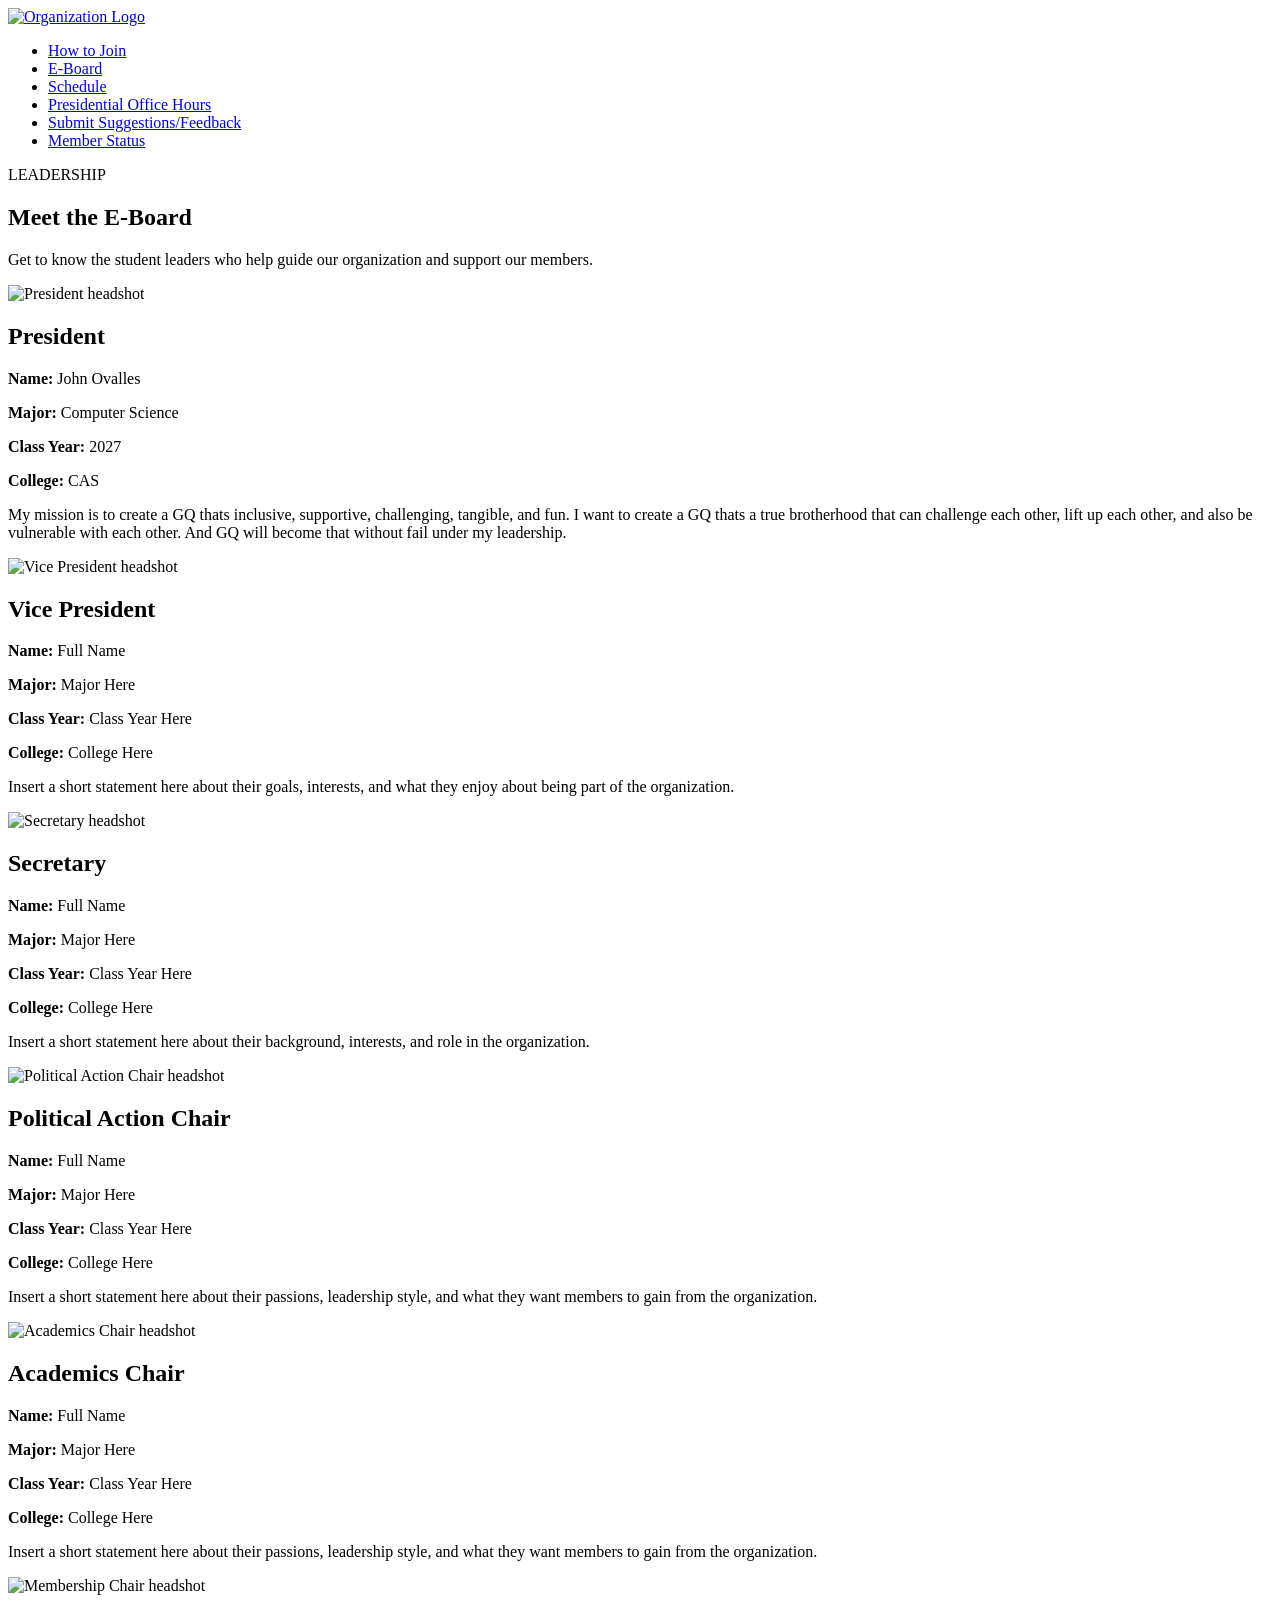
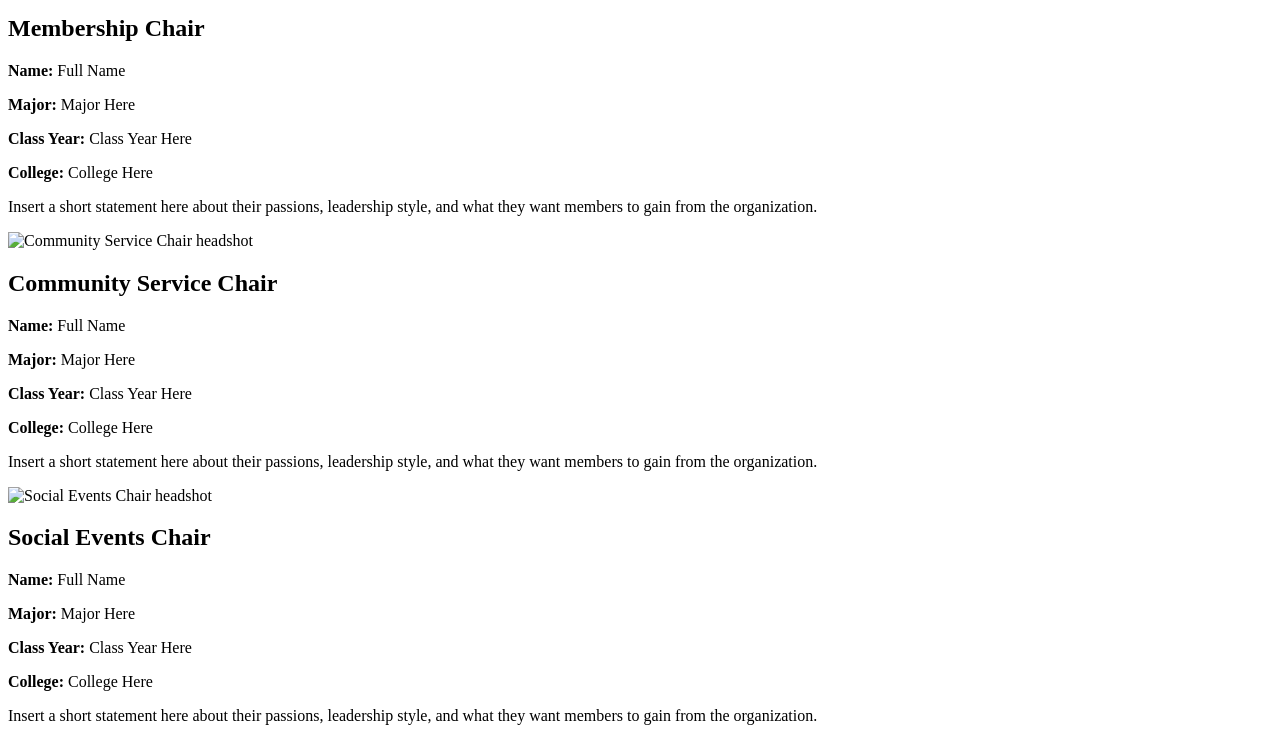
==== eboard.html @ 70266e40 "Add files via upload" ====
<!DOCTYPE html>
<html lang="en">
<head>
  <meta charset="UTF-8" />
  <meta name="viewport" content="width=device-width, initial-scale=1.0" />
  <title>E-Board</title>
  <link rel="stylesheet" href="css/styles.css" />
  <link rel="preconnect" href="https://fonts.googleapis.com">
  <link rel="preconnect" href="https://fonts.gstatic.com" crossorigin>
  <link href="https://fonts.googleapis.com/css2?family=Inter:wght@400;500;600;700;800&display=swap" rel="stylesheet">
</head>
<body>
  <header>
    <nav class="navbar">
      <div class="logo">
        <a href="index.html">
          <img src="images/logo.png" alt="Organization Logo" class="logo-img">
        </a>
      </div>
      <ul class="nav-links">
        <li><a href="join.html">How to Join</a></li>
        <li><a href="eboard.html">E-Board</a></li>
        <li><a href="schedule.html">Schedule</a></li>
        <li><a href="office-hours.html">Presidential Office Hours</a></li>
        <li><a href="feedback.html">Submit Suggestions/Feedback</a></li>
        <li><a href="records.html">Member Status</a></li>
      </ul>
    </nav>
  </header>

  <section class="eboard-section">
    <div class="eboard-container">
      <p class="eboard-label">LEADERSHIP</p>
      <h1>Meet the E-Board</h1>
      <p class="eboard-subtext">
        Get to know the student leaders who help guide our organization and support our members.
      </p>

      <div class="eboard-list">

        <!-- President -->
        <div class="eboard-card">
          <div class="eboard-image">
            <img src="images/president.jpeg" alt="President headshot" class="president">
          </div>
          <div class="eboard-info">
            <h2 class="eboard-position">President</h2>
            <p><strong>Name:</strong> John Ovalles</p>
            <p><strong>Major:</strong> Computer Science</p>
            <p><strong>Class Year:</strong> 2027</p>
            <p><strong>College:</strong> CAS</p>
            <p class="eboard-bio">
              My mission is to create a GQ thats inclusive, supportive, challenging, tangible, and fun. I want to create a GQ thats a true brotherhood that can challenge each other, lift up each other, and also be vulnerable with each other. And GQ will become that without fail under my leadership.
            </p>
          </div>
        </div>

        <!-- Vice President -->
        <div class="eboard-card">
          <div class="eboard-image">
            <img src="images/vice-president.jpg" alt="Vice President headshot">
          </div>
          <div class="eboard-info">
            <h2 class="eboard-position">Vice President</h2>
            <p><strong>Name:</strong> Full Name</p>
            <p><strong>Major:</strong> Major Here</p>
            <p><strong>Class Year:</strong> Class Year Here</p>
            <p><strong>College:</strong> College Here</p>
            <p class="eboard-bio">
              Insert a short statement here about their goals, interests, and what they enjoy
              about being part of the organization.
            </p>
          </div>
        </div>

        <!-- Secretary -->
        <div class="eboard-card">
          <div class="eboard-image">
            <img src="images/secretary.jpg" alt="Secretary headshot">
          </div>
          <div class="eboard-info">
            <h2 class="eboard-position">Secretary</h2>
            <p><strong>Name:</strong> Full Name</p>
            <p><strong>Major:</strong> Major Here</p>
            <p><strong>Class Year:</strong> Class Year Here</p>
            <p><strong>College:</strong> College Here</p>
            <p class="eboard-bio">
              Insert a short statement here about their background, interests, and role in the organization.
            </p>
          </div>
        </div>

        <!-- Political Action Chair -->
        <div class="eboard-card">
          <div class="eboard-image">
            <img src="images/political-action-chair.jpg" alt="Political Action Chair headshot">
          </div>
          <div class="eboard-info">
            <h2 class="eboard-position">Political Action Chair</h2>
            <p><strong>Name:</strong> Full Name</p>
            <p><strong>Major:</strong> Major Here</p>
            <p><strong>Class Year:</strong> Class Year Here</p>
            <p><strong>College:</strong> College Here</p>
            <p class="eboard-bio">
              Insert a short statement here about their passions, leadership style,
              and what they want members to gain from the organization.
            </p>
          </div>
        </div>

        <!-- Academics Chair -->
        <div class="eboard-card">
          <div class="eboard-image">
            <img src="images/academics-chair.jpg" alt="Academics Chair headshot">
          </div>
          <div class="eboard-info">
            <h2 class="eboard-position">Academics Chair</h2>
            <p><strong>Name:</strong> Full Name</p>
            <p><strong>Major:</strong> Major Here</p>
            <p><strong>Class Year:</strong> Class Year Here</p>
            <p><strong>College:</strong> College Here</p>
            <p class="eboard-bio">
              Insert a short statement here about their passions, leadership style,
              and what they want members to gain from the organization.
            </p>
          </div>
        </div>

        <!-- Membership Chair -->
        <div class="eboard-card">
          <div class="eboard-image">
            <img src="images/membership-chair.jpg" alt="Membership Chair headshot">
          </div>
          <div class="eboard-info">
            <h2 class="eboard-position">Membership Chair</h2>
            <p><strong>Name:</strong> Full Name</p>
            <p><strong>Major:</strong> Major Here</p>
            <p><strong>Class Year:</strong> Class Year Here</p>
            <p><strong>College:</strong> College Here</p>
            <p class="eboard-bio">
              Insert a short statement here about their passions, leadership style,
              and what they want members to gain from the organization.
            </p>
          </div>
        </div>

        <!-- Community Service Chair -->
        <div class="eboard-card">
          <div class="eboard-image">
            <img src="images/community-service-chair.jpg" alt="Community Service Chair headshot">
          </div>
          <div class="eboard-info">
            <h2 class="eboard-position">Community Service Chair</h2>
            <p><strong>Name:</strong> Full Name</p>
            <p><strong>Major:</strong> Major Here</p>
            <p><strong>Class Year:</strong> Class Year Here</p>
            <p><strong>College:</strong> College Here</p>
            <p class="eboard-bio">
              Insert a short statement here about their passions, leadership style,
              and what they want members to gain from the organization.
            </p>
          </div>
        </div>

        <!-- Social Events Chair -->
        <div class="eboard-card">
          <div class="eboard-image">
            <img src="images/social-events-chair.jpg" alt="Social Events Chair headshot">
          </div>
          <div class="eboard-info">
            <h2 class="eboard-position">Social Events Chair</h2>
            <p><strong>Name:</strong> Full Name</p>
            <p><strong>Major:</strong> Major Here</p>
            <p><strong>Class Year:</strong> Class Year Here</p>
            <p><strong>College:</strong> College Here</p>
            <p class="eboard-bio">
              Insert a short statement here about their passions, leadership style,
              and what they want members to gain from the organization.
            </p>
          </div>
        </div>

      </div>
    </div>
  </section>
</body>
</html>
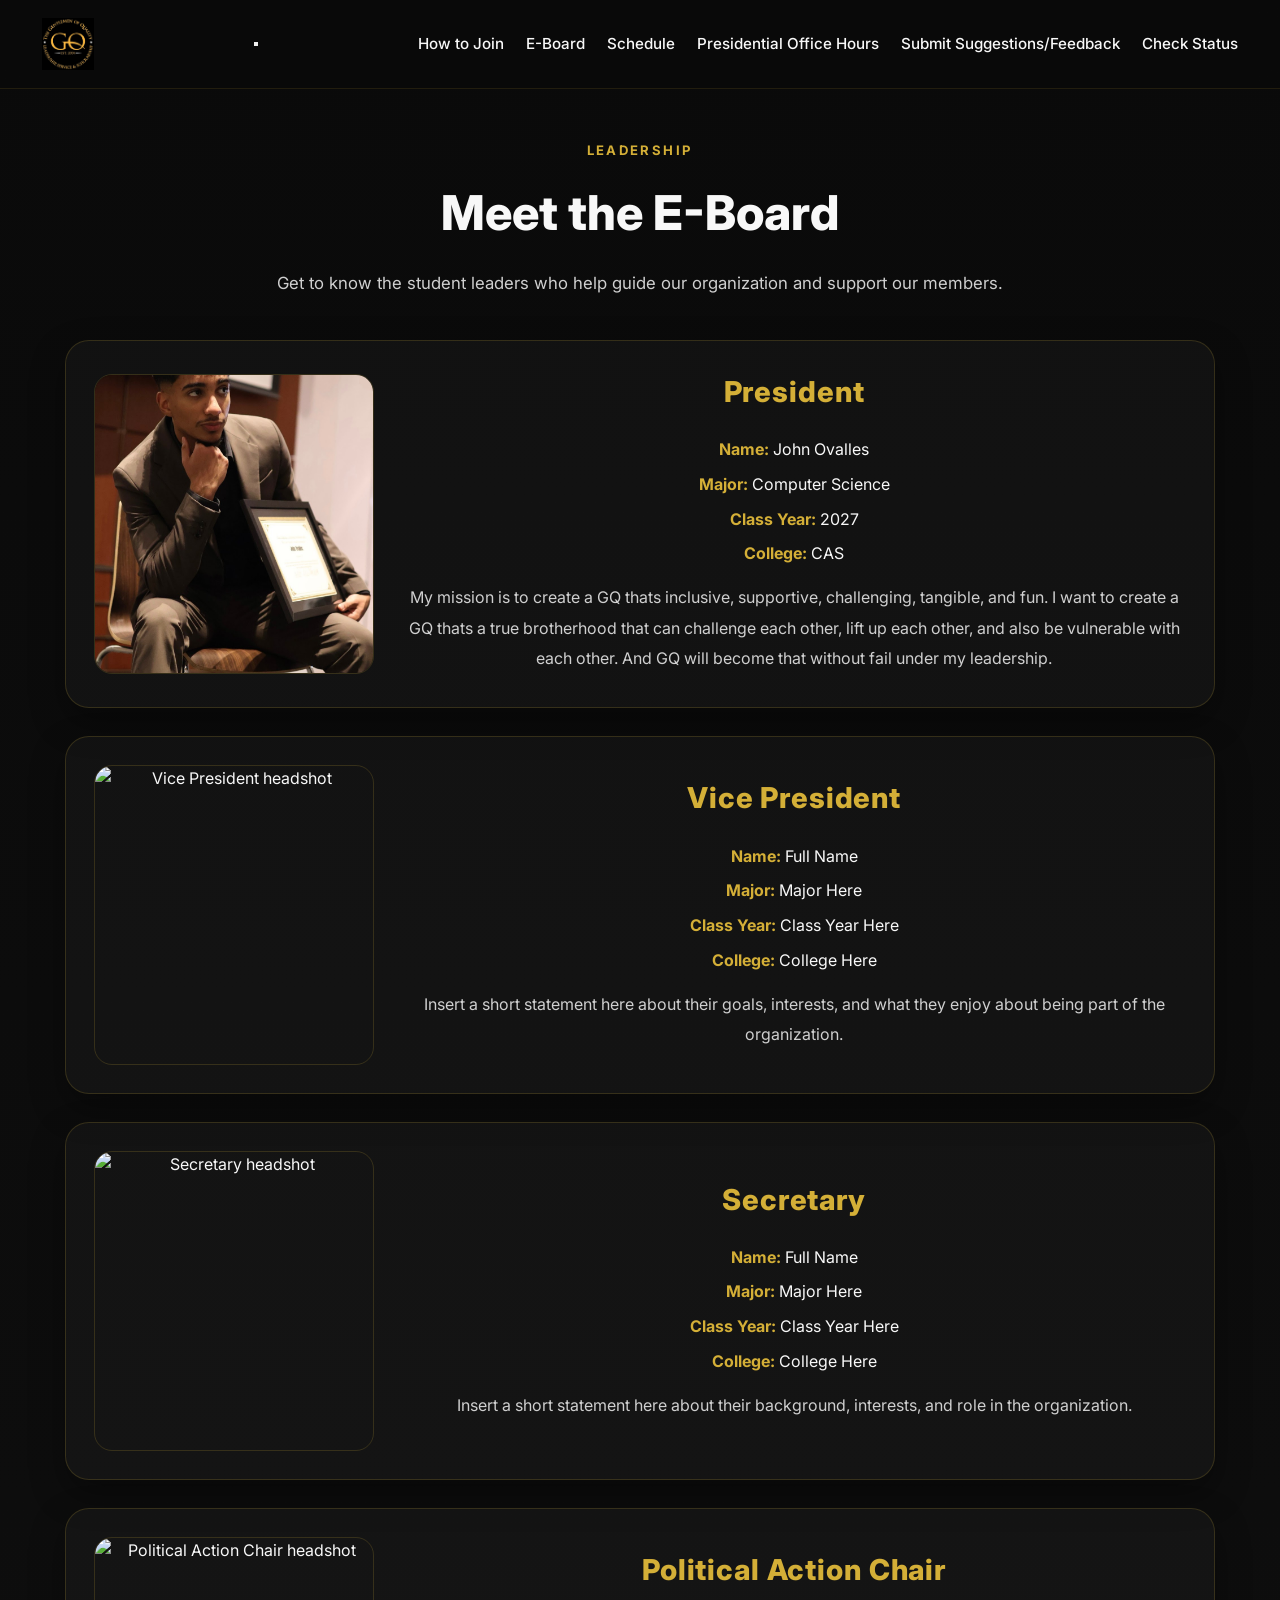
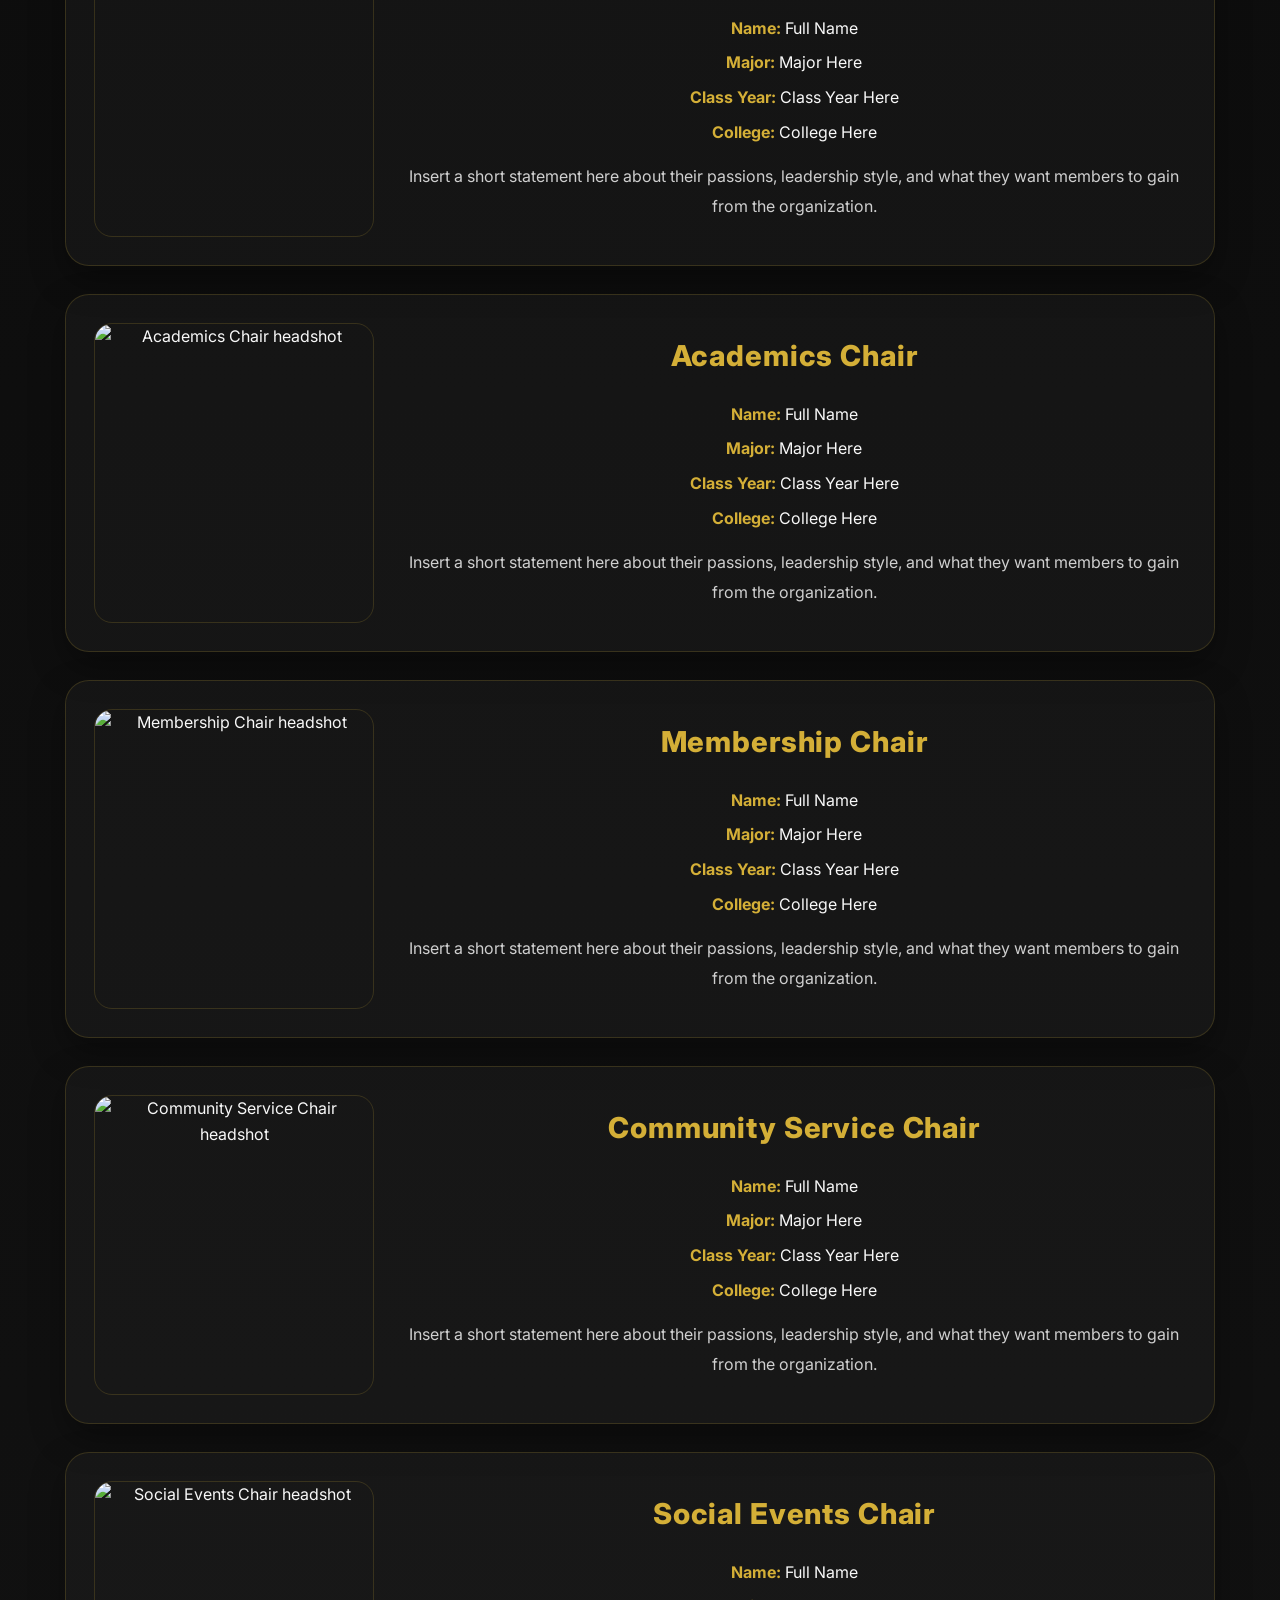
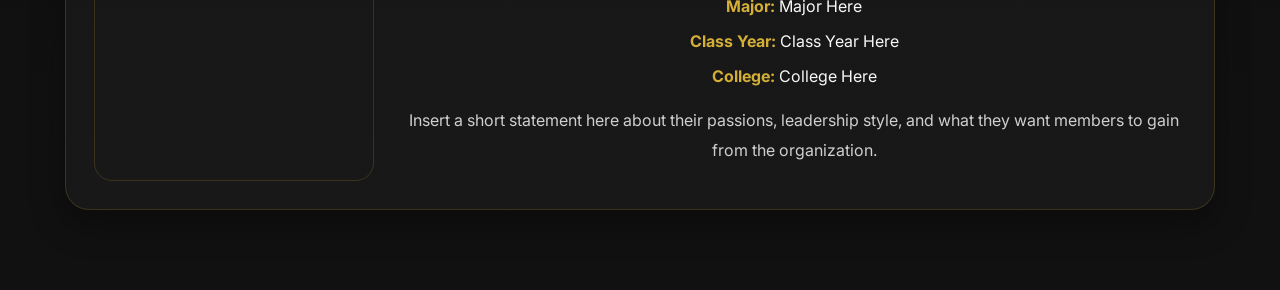
==== commit 5b307a08: "Add files via upload" ====
--- a/eboard.html
+++ b/eboard.html
@@ -11,23 +11,29 @@
 </head>
 <body>
   <header>
-    <nav class="navbar">
-      <div class="logo">
-        <a href="index.html">
-          <img src="images/logo.png" alt="Organization Logo" class="logo-img">
-        </a>
-      </div>
-      <ul class="nav-links">
-        <li><a href="join.html">How to Join</a></li>
-        <li><a href="eboard.html">E-Board</a></li>
-        <li><a href="schedule.html">Schedule</a></li>
-        <li><a href="office-hours.html">Presidential Office Hours</a></li>
-        <li><a href="feedback.html">Submit Suggestions/Feedback</a></li>
-        <li><a href="records.html">Member Status</a></li>
-      </ul>
-    </nav>
-  </header>
+  <nav class="navbar">
+    <div class="logo">
+      <a href="index.html">
+        <img src="images/logo.png" alt="Organization Logo" class="logo-img">
+      </a>
+    </div>
 
+    <button class="menu-toggle" aria-label="Toggle navigation">
+      <span></span>
+      <span></span>
+      <span></span>
+    </button>
+
+    <ul class="nav-links">
+      <li><a href="join.html">How to Join</a></li>
+      <li><a href="eboard.html">E-Board</a></li>
+      <li><a href="schedule.html">Schedule</a></li>
+      <li><a href="office-hours.html">Presidential Office Hours</a></li>
+      <li><a href="feedback.html">Submit Suggestions/Feedback</a></li>
+      <li><a href="records.html">Check Status</a></li>
+    </ul>
+  </nav>
+</header>
   <section class="eboard-section">
     <div class="eboard-container">
       <p class="eboard-label">LEADERSHIP</p>
@@ -183,5 +189,8 @@
       </div>
     </div>
   </section>
+
+
+  <script src="js/main.js"></script>
 </body>
 </html>
--- a/css/styles.css
+++ b/css/styles.css
@@ -0,0 +1,974 @@
+@import url('https://fonts.googleapis.com/css2?family=Inter:wght@400;500;600;700;800&display=swap');
+
+* {
+  margin: 0;
+  padding: 0;
+  box-sizing: border-box;
+}
+
+:root {
+  --black: #0a0a0a;
+  --black-soft: #111111;
+  --black-card: rgba(255, 255, 255, 0.03);
+  --gold: #d4af37;
+  --gold-light: #f0d878;
+  --white: #f8f8f8;
+  --gray: #cfcfcf;
+  --gray-soft: #9f9f9f;
+  --border: rgba(212, 175, 55, 0.18);
+  --shadow: 0 14px 34px rgba(0, 0, 0, 0.35);
+}
+
+html {
+  scroll-behavior: smooth;
+}
+
+body {
+  font-family: "Inter", sans-serif;
+  background: var(--black);
+  color: var(--white);
+  line-height: 1.6;
+  overflow-x: hidden;
+}
+
+/* ---------------- NAVBAR ---------------- */
+
+.navbar {
+  position: fixed;
+  top: 0;
+  width: 100%;
+  z-index: 1000;
+  display: flex;
+  justify-content: space-between;
+  align-items: center;
+  padding: 18px 42px;
+  background: rgba(10, 10, 10, 0.72);
+  backdrop-filter: blur(12px);
+  border-bottom: 1px solid rgba(212, 175, 55, 0.12);
+  transition: background 0.35s ease, box-shadow 0.35s ease, padding 0.35s ease;
+}
+
+.navbar.scrolled {
+  background: rgba(10, 10, 10, 0.94);
+  box-shadow: 0 12px 30px rgba(0, 0, 0, 0.28);
+}
+
+.logo a {
+  display: flex;
+  align-items: center;
+}
+
+.logo-img {
+  height: 52px;
+  width: auto;
+  display: block;
+  object-fit: contain;
+  transition: transform 0.3s ease;
+}
+
+.logo-img:hover {
+  transform: scale(1.04);
+}
+
+.nav-links {
+  list-style: none;
+  display: flex;
+  gap: 22px;
+  flex-wrap: wrap;
+}
+
+.nav-links a {
+  position: relative;
+  text-decoration: none;
+  color: var(--white);
+  font-size: 0.95rem;
+  font-weight: 500;
+  transition: color 0.25s ease, transform 0.25s ease;
+}
+
+.nav-links a::after {
+  content: "";
+  position: absolute;
+  left: 0;
+  bottom: -6px;
+  width: 0;
+  height: 2px;
+  background: linear-gradient(90deg, var(--gold), var(--gold-light));
+  transition: width 0.3s ease;
+}
+
+.nav-links a:hover {
+  color: var(--gold);
+  transform: translateY(-1px);
+}
+
+.nav-links a:hover::after {
+  width: 100%;
+}
+
+/* ---------------- GLOBAL BUTTONS ---------------- */
+
+.btn {
+  display: inline-block;
+  padding: 14px 28px;
+  background: linear-gradient(135deg, var(--gold), var(--gold-light));
+  color: #111;
+  font-weight: 700;
+  text-decoration: none;
+  border-radius: 999px;
+  border: none;
+  cursor: pointer;
+  box-shadow: 0 10px 24px rgba(212, 175, 55, 0.22);
+  transition: transform 0.25s ease, box-shadow 0.25s ease, filter 0.25s ease;
+}
+
+.btn:hover {
+  transform: translateY(-3px);
+  box-shadow: 0 14px 30px rgba(212, 175, 55, 0.32);
+  filter: brightness(1.03);
+}
+
+/* ---------------- HERO / INDEX ---------------- */
+
+.hero {
+  position: relative;
+  min-height: 100vh;
+  display: flex;
+  justify-content: center;
+  align-items: center;
+  text-align: center;
+  padding: 120px 20px 70px;
+  overflow: hidden;
+}
+
+.hero-bg {
+  position: absolute;
+  inset: 0;
+  background: url("../images/hero.png") center center / cover no-repeat;
+  opacity: 0;
+  transform: scale(1.08);
+  animation: heroFadeIn 1.8s ease forwards, slowZoom 14s ease-in-out 1.8s infinite alternate;
+  will-change: transform, opacity;
+}
+
+.hero::after {
+  content: "";
+  position: absolute;
+  inset: 0;
+  background:
+    linear-gradient(to bottom, rgba(0, 0, 0, 0.45), rgba(0, 0, 0, 0.78));
+  z-index: 1;
+}
+
+.overlay {
+  position: absolute;
+  inset: 0;
+  background: radial-gradient(circle at center, rgba(212, 175, 55, 0.09), transparent 45%);
+  z-index: 1;
+}
+
+.hero-content {
+  position: relative;
+  z-index: 2;
+  max-width: 860px;
+}
+
+.hero-subtitle {
+  color: var(--gold-light);
+  text-transform: uppercase;
+  letter-spacing: 0.2em;
+  font-size: 0.82rem;
+  margin-bottom: 18px;
+  opacity: 0;
+  animation: fadeUp 0.9s ease 0.35s forwards;
+}
+
+.hero-content h1 {
+  font-size: 3.5rem;
+  line-height: 1.1;
+  margin-bottom: 22px;
+  font-weight: 800;
+  opacity: 0;
+  animation: fadeUp 0.9s ease 0.65s forwards;
+}
+
+.hero_title {
+  color: var(--gold);
+}
+
+.hero-content p {
+  font-size: 1.12rem;
+  color: var(--gray);
+  max-width: 780px;
+  margin: 0 auto 28px;
+  opacity: 0;
+  animation: fadeUp 0.9s ease 0.95s forwards;
+}
+
+.hero .btn {
+  opacity: 0;
+  animation: fadeUp 0.9s ease 1.25s forwards;
+}
+
+.scroll-indicator {
+  position: absolute;
+  bottom: 28px;
+  left: 50%;
+  transform: translateX(-50%);
+  z-index: 2;
+  opacity: 0;
+  animation: fadeIn 1s ease 1.7s forwards;
+}
+
+.scroll-indicator span {
+  display: block;
+  width: 22px;
+  height: 38px;
+  border: 2px solid rgba(240, 216, 120, 0.7);
+  border-radius: 999px;
+  position: relative;
+}
+
+.scroll-indicator span::before {
+  content: "";
+  position: absolute;
+  top: 7px;
+  left: 50%;
+  width: 4px;
+  height: 8px;
+  transform: translateX(-50%);
+  border-radius: 999px;
+  background: var(--gold-light);
+  animation: scrollDot 1.6s infinite;
+}
+
+/* ---------------- GENERAL SECTIONS ---------------- */
+
+.about-section,
+.pillars-section,
+.join-section,
+.eboard-section,
+.schedule-section,
+.office-hours-section,
+.feedback-section,
+.records-section {
+  min-height: 100vh;
+  background: linear-gradient(180deg, #0a0a0a, #111111);
+  padding: 140px 24px 80px;
+}
+
+.section-container,
+.join-container,
+.eboard-container,
+.schedule-container,
+.office-hours-container,
+.feedback-container,
+.records-container {
+  max-width: 1150px;
+  margin: 0 auto;
+}
+
+.section-heading,
+.join-container,
+.eboard-container,
+.schedule-container,
+.office-hours-container,
+.feedback-container,
+.records-container {
+  text-align: center;
+}
+
+.section-label,
+.join-label,
+.eboard-label,
+.schedule-label,
+.office-hours-label,
+.feedback-label,
+.records-label {
+  color: var(--gold);
+  letter-spacing: 0.18em;
+  font-size: 0.82rem;
+  font-weight: 700;
+  margin-bottom: 14px;
+  text-transform: uppercase;
+}
+
+.section-heading h2,
+.join-container h1,
+.eboard-container h1,
+.schedule-container h1,
+.office-hours-container h1,
+.feedback-container h1,
+.records-container h1 {
+  color: var(--white);
+  font-size: 3rem;
+  font-weight: 800;
+  margin-bottom: 16px;
+}
+
+.join-subtext,
+.eboard-subtext,
+.schedule-subtext,
+.office-hours-subtext,
+.feedback-subtext,
+.records-subtext {
+  color: var(--gray);
+  font-size: 1.05rem;
+  line-height: 1.8;
+  max-width: 760px;
+  margin: 0 auto 42px;
+}
+
+/* ---------------- ABOUT ---------------- */
+
+.about-card {
+  background: var(--black-card);
+  border: 1px solid var(--border);
+  border-radius: 22px;
+  padding: 32px;
+  box-shadow: var(--shadow);
+  transition: transform 0.35s ease, border-color 0.35s ease, box-shadow 0.35s ease;
+}
+
+.about-card:hover {
+  transform: translateY(-6px);
+  box-shadow: 0 18px 38px rgba(0, 0, 0, 0.42);
+  border-color: rgba(240, 216, 120, 0.3);
+}
+
+.about-card p {
+  color: var(--gray);
+  font-size: 1.05rem;
+  line-height: 1.9;
+}
+
+/* ---------------- PILLARS ---------------- */
+
+.pillars-section {
+  background: var(--black);
+}
+
+.pillar-row {
+  display: grid;
+  grid-template-columns: 1fr 1.15fr;
+  gap: 36px;
+  align-items: center;
+  margin-bottom: 36px;
+  padding: 28px;
+  border-radius: 24px;
+  background: linear-gradient(180deg, rgba(255,255,255,0.02), rgba(255,255,255,0.01));
+  border: 1px solid var(--border);
+  box-shadow: var(--shadow);
+  transition: transform 0.35s ease, box-shadow 0.35s ease, border-color 0.35s ease;
+}
+
+.pillar-row:hover {
+  transform: translateY(-6px);
+  box-shadow: 0 18px 38px rgba(0, 0, 0, 0.42);
+  border-color: rgba(240, 216, 120, 0.3);
+}
+
+.pillar-image img {
+  width: 100%;
+  height: 320px;
+  object-fit: cover;
+  display: block;
+  border-radius: 18px;
+  border: 1px solid rgba(212, 175, 55, 0.18);
+  transition: transform 0.45s ease, filter 0.45s ease;
+}
+
+.pillar-row:hover .pillar-image img {
+  transform: scale(1.025);
+  filter: brightness(1.04);
+}
+
+.service,
+.scholarship {
+  object-position: center;
+}
+
+.pillar-text h3 {
+  font-size: 2rem;
+  color: var(--gold);
+  margin-bottom: 14px;
+  font-weight: 700;
+}
+
+.pillar-text p {
+  font-size: 1.04rem;
+  color: var(--gray);
+  line-height: 1.9;
+  max-width: 640px;
+}
+
+/* ---------------- JOIN ---------------- */
+
+.join-list-card {
+  background: var(--black-card);
+  border: 1px solid var(--border);
+  border-radius: 24px;
+  padding: 36px 30px;
+  box-shadow: var(--shadow);
+}
+
+.join-list {
+  list-style: none;
+  padding: 0;
+  margin: 0;
+}
+
+.join-list li {
+  color: var(--white);
+  font-size: 1.15rem;
+  font-weight: 500;
+  line-height: 2;
+  padding: 10px 0;
+  border-bottom: 1px solid rgba(212, 175, 55, 0.08);
+}
+
+.join-list li:last-child {
+  border-bottom: none;
+}
+
+/* ---------------- EBOARD ---------------- */
+
+.eboard-list {
+  display: flex;
+  flex-direction: column;
+  gap: 28px;
+}
+
+.eboard-card {
+  display: grid;
+  grid-template-columns: 280px 1fr;
+  gap: 28px;
+  align-items: center;
+  background: var(--black-card);
+  border: 1px solid var(--border);
+  border-radius: 24px;
+  padding: 28px;
+  box-shadow: var(--shadow);
+  transition: transform 0.35s ease, box-shadow 0.35s ease, border-color 0.35s ease;
+}
+
+.eboard-card:hover {
+  transform: translateY(-6px);
+  box-shadow: 0 18px 38px rgba(0, 0, 0, 0.42);
+  border-color: rgba(240, 216, 120, 0.3);
+}
+
+.eboard-image img {
+  width: 100%;
+  height: 300px;
+  object-fit: cover;
+  border-radius: 18px;
+  display: block;
+  border: 1px solid rgba(212, 175, 55, 0.18);
+}
+
+.eboard-position {
+  text-align: center;
+  color: var(--gold);
+  font-size: 1.8rem;
+  font-weight: 800;
+  margin-bottom: 20px;
+  letter-spacing: 0.03em;
+}
+
+.eboard-info p {
+  color: var(--white);
+  font-size: 1rem;
+  line-height: 1.8;
+  margin-bottom: 6px;
+}
+
+.eboard-info strong {
+  color: var(--gold);
+  font-weight: 700;
+}
+
+.eboard-bio {
+  margin-top: 14px;
+  color: var(--gray) !important;
+  line-height: 1.9 !important;
+}
+
+/* ---------------- SCHEDULE ---------------- */
+
+.schedule-list {
+  display: flex;
+  flex-direction: column;
+  gap: 22px;
+}
+
+.schedule-card {
+  background: var(--black-card);
+  border: 1px solid var(--border);
+  border-radius: 22px;
+  padding: 26px 28px;
+  box-shadow: var(--shadow);
+  text-align: left;
+  transition: transform 0.35s ease, box-shadow 0.35s ease, border-color 0.35s ease;
+}
+
+.schedule-card:hover {
+  transform: translateY(-4px);
+  box-shadow: 0 18px 38px rgba(0, 0, 0, 0.42);
+  border-color: rgba(240, 216, 120, 0.3);
+}
+
+.schedule-card h2 {
+  color: var(--gold);
+  font-size: 1.35rem;
+  font-weight: 700;
+  margin-bottom: 14px;
+}
+
+.schedule-card ul {
+  margin: 0;
+  padding-left: 20px;
+}
+
+.schedule-card li {
+  color: var(--white);
+  font-size: 1rem;
+  line-height: 1.9;
+  margin-bottom: 6px;
+}
+
+.schedule-card strong {
+  color: var(--gold);
+}
+
+/* ---------------- OFFICE HOURS ---------------- */
+
+.office-hours-container {
+  text-align: center;
+  max-width: 900px;
+}
+
+.office-hours-card {
+  background: var(--black-card);
+  border: 1px solid var(--border);
+  border-radius: 24px;
+  padding: 40px 30px;
+  box-shadow: var(--shadow);
+}
+
+.office-hours-card h2 {
+  color: var(--gold);
+  font-size: 2rem;
+  font-weight: 800;
+  margin-bottom: 24px;
+}
+
+.office-hours-time {
+  color: var(--white);
+  font-size: 1.1rem;
+  line-height: 1.9;
+  margin-bottom: 10px;
+}
+
+.office-hours-time strong {
+  color: var(--gold);
+}
+
+.office-hours-btn {
+  margin-top: 24px;
+}
+
+/* ---------------- FEEDBACK ---------------- */
+
+.feedback-container {
+  text-align: center;
+  max-width: 1100px;
+}
+
+.feedback-card {
+  background: var(--black-card);
+  border: 1px solid var(--border);
+  border-radius: 24px;
+  padding: 34px 28px 28px;
+  box-shadow: var(--shadow);
+}
+
+.feedback-card h2 {
+  color: var(--gold);
+  font-size: 1.9rem;
+  font-weight: 800;
+  margin-bottom: 12px;
+}
+
+.feedback-note {
+  color: var(--gray);
+  font-size: 1rem;
+  line-height: 1.8;
+  margin-bottom: 24px;
+}
+
+.feedback-form-wrapper {
+  width: 100%;
+  border-radius: 18px;
+  overflow: hidden;
+  background: #ffffff;
+  border: 1px solid rgba(212, 175, 55, 0.16);
+}
+
+.feedback-form-wrapper iframe {
+  display: block;
+  width: 100%;
+  min-height: 900px;
+  background: #ffffff;
+}
+
+/* ---------------- RECORDS ---------------- */
+
+.records-container {
+  text-align: center;
+  max-width: 1100px;
+}
+
+.records-card {
+  background: var(--black-card);
+  border: 1px solid var(--border);
+  border-radius: 24px;
+  padding: 34px 28px;
+  box-shadow: var(--shadow);
+  text-align: left;
+}
+
+.records-form-grid {
+  display: grid;
+  grid-template-columns: 1fr 1fr;
+  gap: 18px;
+  margin-bottom: 20px;
+}
+
+.form-group {
+  margin-bottom: 18px;
+}
+
+.records-card label {
+  display: block;
+  color: var(--gold);
+  font-weight: 700;
+  margin-bottom: 8px;
+}
+
+.records-card input,
+input,
+textarea,
+button {
+  font-family: "Inter", sans-serif;
+}
+
+.records-card input,
+input,
+textarea {
+  width: 100%;
+  padding: 14px 16px;
+  border-radius: 12px;
+  border: 1px solid rgba(212, 175, 55, 0.16);
+  background: rgba(255, 255, 255, 0.04);
+  color: var(--white);
+  font-size: 1rem;
+}
+
+.records-card input::placeholder,
+input::placeholder,
+textarea::placeholder {
+  color: #aaaaaa;
+}
+
+.records-btn {
+  margin-top: 8px;
+  background: linear-gradient(135deg, var(--gold), var(--gold-light));
+  color: #111;
+  font-weight: 700;
+  border: none;
+  border-radius: 999px;
+  padding: 14px 24px;
+  cursor: pointer;
+  width: auto;
+  min-width: 180px;
+  box-shadow: 0 10px 24px rgba(212, 175, 55, 0.22);
+  transition: transform 0.25s ease, box-shadow 0.25s ease;
+}
+
+.records-btn:hover {
+  transform: translateY(-2px);
+  box-shadow: 0 14px 30px rgba(212, 175, 55, 0.32);
+}
+
+.records-result {
+  margin-top: 28px;
+  color: var(--white);
+}
+
+.record-grid {
+  display: grid;
+  grid-template-columns: repeat(2, 1fr);
+  gap: 18px;
+  margin-bottom: 30px;
+}
+
+.record-item,
+.attendance-box {
+  background: rgba(255, 255, 255, 0.03);
+  border: 1px solid rgba(212, 175, 55, 0.16);
+  border-radius: 18px;
+  padding: 18px;
+}
+
+.record-title {
+  display: block;
+  color: var(--gold);
+  font-size: 0.9rem;
+  font-weight: 700;
+  margin-bottom: 8px;
+  letter-spacing: 0.03em;
+}
+
+.record-value {
+  color: var(--white);
+  font-size: 1rem;
+  line-height: 1.6;
+}
+
+.status-member {
+  color: var(--gold-light);
+  font-weight: 800;
+}
+
+.status-nonmember {
+  color: var(--white);
+  font-weight: 700;
+}
+
+.attendance-section,
+.progress-section {
+  margin-top: 26px;
+}
+
+.attendance-section h2,
+.progress-section h2 {
+  color: var(--gold);
+  font-size: 1.4rem;
+  margin-bottom: 16px;
+}
+
+.attendance-grid {
+  display: grid;
+  grid-template-columns: repeat(2, 1fr);
+  gap: 18px;
+}
+
+.progress-bar {
+  width: 100%;
+  height: 28px;
+  background: rgba(255, 255, 255, 0.08);
+  border-radius: 999px;
+  overflow: hidden;
+  border: 1px solid rgba(212, 175, 55, 0.15);
+}
+
+.progress-fill {
+  height: 100%;
+  background: linear-gradient(90deg, var(--gold), var(--gold-light));
+  display: flex;
+  align-items: center;
+  justify-content: flex-end;
+  min-width: fit-content;
+  transition: width 0.5s ease;
+}
+
+.progress-text {
+  color: #111;
+  font-size: 0.9rem;
+  font-weight: 800;
+  padding: 0 10px;
+}
+
+/* ---------------- REVEAL ANIMATIONS ---------------- */
+
+.reveal,
+.reveal-card {
+  opacity: 1;
+  transform: translateY(0);
+}
+
+.js-enabled .reveal {
+  opacity: 0;
+  transform: translateY(34px);
+  transition: opacity 0.9s ease, transform 0.9s ease;
+}
+
+.js-enabled .reveal.visible {
+  opacity: 1;
+  transform: translateY(0);
+}
+
+.js-enabled .reveal-card {
+  opacity: 0;
+  transform: translateY(28px);
+  transition: opacity 0.8s ease, transform 0.8s ease;
+}
+
+.js-enabled .reveal-card.visible {
+  opacity: 1;
+  transform: translateY(0);
+}
+
+/* ---------------- KEYFRAMES ---------------- */
+
+@keyframes heroFadeIn {
+  from {
+    opacity: 0;
+    transform: scale(1.1);
+  }
+  to {
+    opacity: 1;
+    transform: scale(1.03);
+  }
+}
+
+@keyframes slowZoom {
+  from {
+    transform: scale(1.03);
+  }
+  to {
+    transform: scale(1.08);
+  }
+}
+
+@keyframes fadeUp {
+  from {
+    opacity: 0;
+    transform: translateY(26px);
+  }
+  to {
+    opacity: 1;
+    transform: translateY(0);
+  }
+}
+
+@keyframes fadeIn {
+  from {
+    opacity: 0;
+  }
+  to {
+    opacity: 1;
+  }
+}
+
+@keyframes scrollDot {
+  0% {
+    opacity: 0;
+    transform: translateX(-50%) translateY(0);
+  }
+  30% {
+    opacity: 1;
+  }
+  100% {
+    opacity: 0;
+    transform: translateX(-50%) translateY(14px);
+  }
+}
+
+/* ---------------- MOBILE ---------------- */
+
+@media (max-width: 960px) {
+  .navbar {
+    padding: 16px 20px;
+  }
+
+  .nav-links {
+    gap: 12px;
+  }
+
+  .hero-content h1 {
+    font-size: 2.6rem;
+  }
+
+  .section-heading h2,
+  .join-container h1,
+  .eboard-container h1,
+  .schedule-container h1,
+  .office-hours-container h1,
+  .feedback-container h1,
+  .records-container h1 {
+    font-size: 2.2rem;
+  }
+
+  .pillar-row,
+  .eboard-card {
+    grid-template-columns: 1fr;
+    gap: 22px;
+    padding: 22px;
+  }
+
+  .pillar-image img {
+    height: 240px;
+  }
+
+  .eboard-image img {
+    height: 260px;
+  }
+
+  .pillar-text h3 {
+    font-size: 1.6rem;
+  }
+
+  .records-form-grid,
+  .record-grid,
+  .attendance-grid {
+    grid-template-columns: 1fr;
+  }
+}
+
+@media (max-width: 640px) {
+  .hero-content h1 {
+    font-size: 2.15rem;
+  }
+
+  .hero-content p,
+  .pillar-text p,
+  .join-subtext,
+  .eboard-subtext,
+  .schedule-subtext,
+  .office-hours-subtext,
+  .feedback-subtext,
+  .records-subtext,
+  .feedback-note,
+  .about-card p {
+    font-size: 0.98rem;
+  }
+
+  .section-heading h2 {
+    font-size: 1.7rem;
+  }
+
+  .logo-img {
+    height: 44px;
+  }
+
+  .join-list-card,
+  .feedback-card,
+  .records-card,
+  .office-hours-card,
+  .schedule-card {
+    padding-left: 20px;
+    padding-right: 20px;
+  }
+
+  .join-list li,
+  .schedule-card li,
+  .office-hours-time {
+    font-size: 1rem;
+  }
+
+  .feedback-form-wrapper iframe {
+    min-height: 1000px;
+  }
+}
